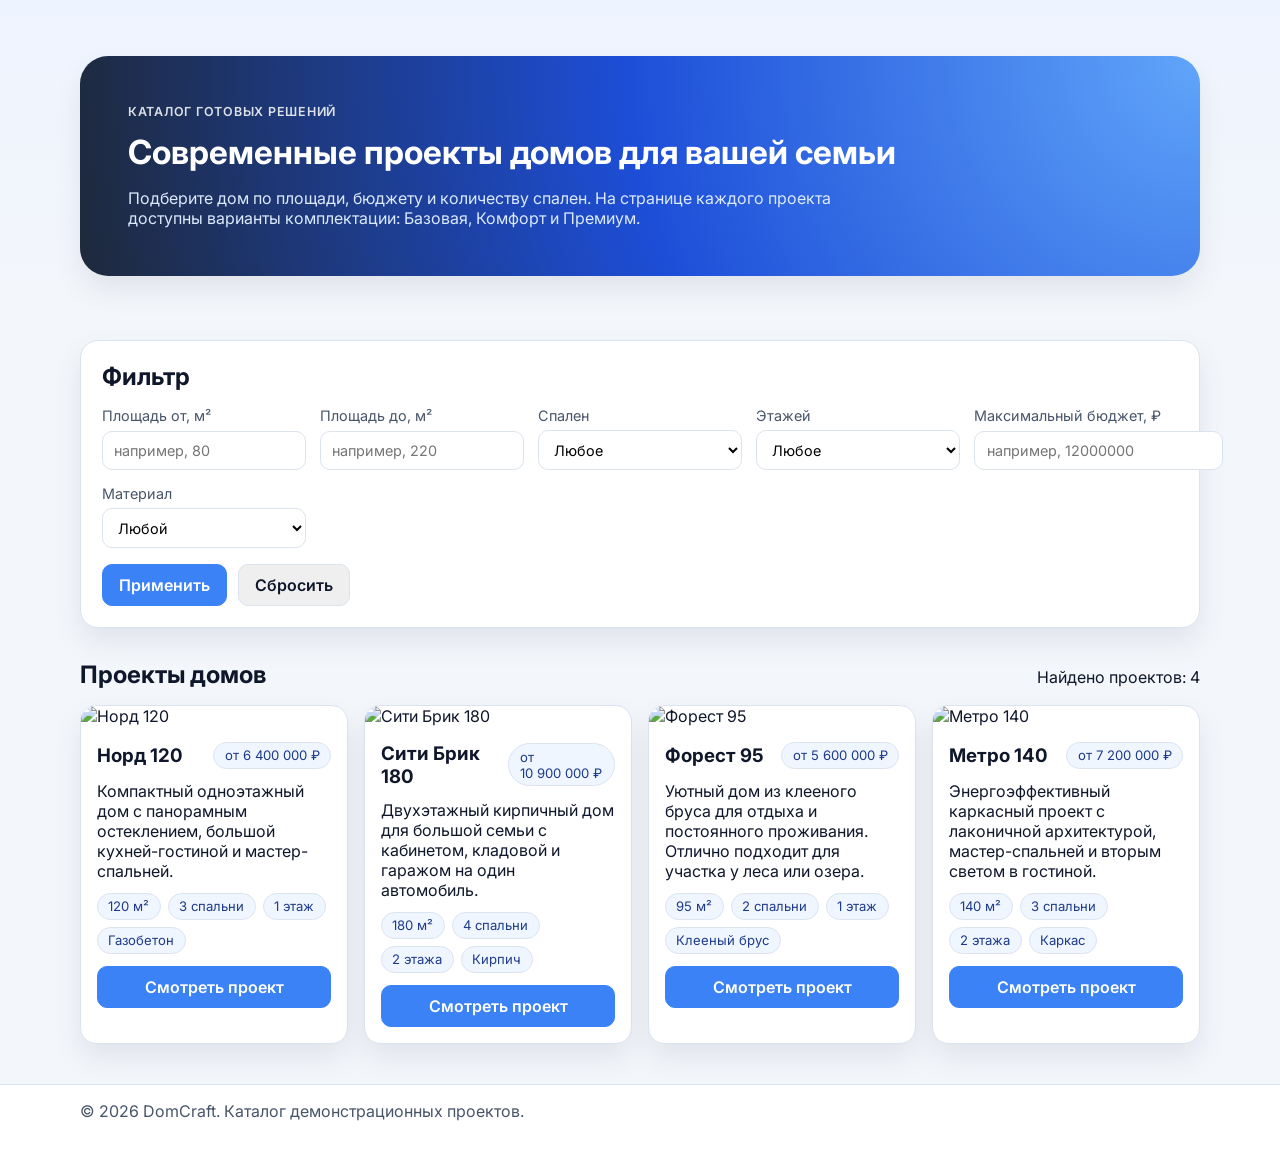
==== index.html @ 8de03f03 "Создать современный каталог проектов домов с фильтрами и страницей комплектаций" ====
<!doctype html>
<html lang="ru">
  <head>
    <meta charset="UTF-8" />
    <meta name="viewport" content="width=device-width, initial-scale=1.0" />
    <title>DomCraft — Каталог проектов домов</title>
    <link rel="preconnect" href="https://fonts.googleapis.com" />
    <link rel="preconnect" href="https://fonts.gstatic.com" crossorigin />
    <link
      href="https://fonts.googleapis.com/css2?family=Inter:wght@400;500;600;700;800&display=swap"
      rel="stylesheet"
    />
    <link rel="stylesheet" href="styles.css" />
  </head>
  <body>
    <header class="hero">
      <div class="container hero__inner">
        <div>
          <p class="eyebrow">Каталог готовых решений</p>
          <h1>Современные проекты домов для вашей семьи</h1>
          <p class="hero__text">
            Подберите дом по площади, бюджету и количеству спален. На странице каждого проекта
            доступны варианты комплектации: Базовая, Комфорт и Премиум.
          </p>
        </div>
      </div>
    </header>

    <main class="container">
      <section class="filters card">
        <h2>Фильтр</h2>
        <form id="filtersForm" class="filters__grid">
          <label>
            Площадь от, м²
            <input type="number" id="minArea" min="30" max="500" placeholder="например, 80" />
          </label>
          <label>
            Площадь до, м²
            <input type="number" id="maxArea" min="30" max="500" placeholder="например, 220" />
          </label>
          <label>
            Спален
            <select id="bedrooms">
              <option value="">Любое</option>
              <option value="1">1+</option>
              <option value="2">2+</option>
              <option value="3">3+</option>
              <option value="4">4+</option>
            </select>
          </label>
          <label>
            Этажей
            <select id="floors">
              <option value="">Любое</option>
              <option value="1">1</option>
              <option value="2">2</option>
            </select>
          </label>
          <label>
            Максимальный бюджет, ₽
            <input type="number" id="maxPrice" min="1000000" step="100000" placeholder="например, 12000000" />
          </label>
          <label>
            Материал
            <select id="material">
              <option value="">Любой</option>
              <option value="Газобетон">Газобетон</option>
              <option value="Кирпич">Кирпич</option>
              <option value="Клееный брус">Клееный брус</option>
              <option value="Каркас">Каркас</option>
            </select>
          </label>
        </form>
        <div class="filters__actions">
          <button id="applyFilters" class="btn btn--primary" type="button">Применить</button>
          <button id="resetFilters" class="btn" type="button">Сбросить</button>
        </div>
      </section>

      <section>
        <div class="section-head">
          <h2>Проекты домов</h2>
          <p id="resultsCount"></p>
        </div>
        <div id="catalog" class="catalog-grid"></div>
      </section>
    </main>

    <footer class="footer">
      <div class="container footer__inner">
        <p>© 2026 DomCraft. Каталог демонстрационных проектов.</p>
      </div>
    </footer>

    <script src="projects.js"></script>
    <script src="index.js"></script>
  </body>
</html>
---- styles.css ----
:root {
  --bg: #f3f6fb;
  --card: #ffffff;
  --text: #0f172a;
  --muted: #475569;
  --primary: #3b82f6;
  --primary-dark: #2563eb;
  --border: #dbe3ef;
  --radius: 18px;
  --shadow: 0 14px 30px rgba(15, 23, 42, 0.08);
}

* {
  box-sizing: border-box;
}

body {
  margin: 0;
  font-family: Inter, system-ui, -apple-system, Segoe UI, Roboto, sans-serif;
  color: var(--text);
  background: linear-gradient(180deg, #eef4ff 0%, var(--bg) 280px);
}

h1,
h2,
h3,
h4,
p {
  margin: 0;
}

.container {
  width: min(1120px, calc(100% - 2rem));
  margin-inline: auto;
}

.hero {
  padding: 3.5rem 0 2rem;
}

.hero__inner {
  background: radial-gradient(circle at top right, #60a5fa 0%, #1d4ed8 50%, #1e293b 100%);
  border-radius: 28px;
  padding: 3rem;
  color: white;
  box-shadow: var(--shadow);
}

.eyebrow {
  font-weight: 600;
  letter-spacing: 0.06em;
  text-transform: uppercase;
  font-size: 0.78rem;
  opacity: 0.85;
}

h1 {
  margin-top: 0.8rem;
  font-size: clamp(1.75rem, 2.6vw, 2.8rem);
}

.hero__text {
  margin-top: 1rem;
  max-width: 740px;
  color: #dbeafe;
}

.card {
  background: var(--card);
  border: 1px solid var(--border);
  border-radius: var(--radius);
  box-shadow: var(--shadow);
}

.filters {
  margin: 2rem 0;
  padding: 1.3rem;
}

.filters__grid {
  margin-top: 1rem;
  display: grid;
  grid-template-columns: repeat(auto-fit, minmax(170px, 1fr));
  gap: 0.9rem;
}

label {
  display: grid;
  gap: 0.4rem;
  font-size: 0.9rem;
  color: var(--muted);
}

input,
select,
button {
  font: inherit;
}

input,
select {
  border: 1px solid var(--border);
  border-radius: 10px;
  padding: 0.6rem 0.7rem;
  background: #fff;
}

.filters__actions {
  margin-top: 1rem;
  display: flex;
  gap: 0.7rem;
}

.btn {
  border: 1px solid var(--border);
  border-radius: 10px;
  padding: 0.62rem 1rem;
  cursor: pointer;
  text-decoration: none;
  color: var(--text);
  font-weight: 600;
  display: inline-flex;
  justify-content: center;
}

.btn--primary {
  background: var(--primary);
  border-color: var(--primary);
  color: #fff;
}

.btn--primary:hover {
  background: var(--primary-dark);
}

.section-head {
  margin: 1rem 0;
  display: flex;
  justify-content: space-between;
  align-items: baseline;
}

.catalog-grid {
  display: grid;
  grid-template-columns: repeat(auto-fit, minmax(260px, 1fr));
  gap: 1rem;
  padding-bottom: 2.5rem;
}

.project-card {
  overflow: hidden;
  background: var(--card);
  border: 1px solid var(--border);
  border-radius: 16px;
  box-shadow: var(--shadow);
}

.project-card img {
  width: 100%;
  height: 190px;
  object-fit: cover;
}

.project-card__content {
  padding: 1rem;
  display: grid;
  gap: 0.75rem;
}

.project-card__top {
  display: flex;
  justify-content: space-between;
  gap: 0.8rem;
  align-items: center;
}

.meta {
  display: flex;
  flex-wrap: wrap;
  gap: 0.45rem;
  list-style: none;
  padding: 0;
  margin: 0;
}

.meta li,
.chip {
  border: 1px solid var(--border);
  border-radius: 999px;
  padding: 0.28rem 0.65rem;
  font-size: 0.82rem;
  color: #1e3a8a;
  background: #eff6ff;
}

.empty {
  padding: 1.2rem;
  border: 1px dashed var(--border);
  border-radius: 14px;
  color: var(--muted);
}

.footer {
  border-top: 1px solid var(--border);
  background: #fff;
  color: var(--muted);
}

.footer__inner {
  padding: 1rem 0 1.8rem;
}

.subhero {
  padding: 1.4rem 0;
  background: #fff;
  border-bottom: 1px solid var(--border);
}

.back-link {
  color: var(--primary-dark);
  text-decoration: none;
  font-weight: 600;
}

.subhero h1 {
  margin-top: 0.5rem;
  font-size: clamp(1.5rem, 2.2vw, 2.2rem);
}

.house-page {
  padding: 1.4rem 0 2.6rem;
  display: grid;
  gap: 1rem;
}

.house-hero {
  padding: 1rem;
  display: grid;
  grid-template-columns: 1.1fr 1fr;
  gap: 1rem;
}

.house-hero img {
  width: 100%;
  border-radius: 14px;
  height: 100%;
  min-height: 300px;
  object-fit: cover;
}

.features {
  margin-top: 0.8rem;
  display: flex;
  flex-wrap: wrap;
  gap: 0.45rem;
}

.house-page .card:last-child {
  padding: 1rem;
}

.packages-grid {
  margin-top: 1rem;
  display: grid;
  grid-template-columns: repeat(auto-fit, minmax(220px, 1fr));
  gap: 0.9rem;
}

.package-card {
  border: 1px solid var(--border);
  border-radius: 14px;
  padding: 1rem;
  background: #f8fbff;
  display: grid;
  gap: 0.8rem;
}

.package-card ul {
  margin: 0;
  padding-left: 1rem;
  color: var(--muted);
  display: grid;
  gap: 0.45rem;
}

.price {
  font-weight: 800;
  font-size: 1.35rem;
  color: #1d4ed8;
}

@media (max-width: 880px) {
  .house-hero {
    grid-template-columns: 1fr;
  }

  .hero__inner {
    padding: 2rem;
  }
}
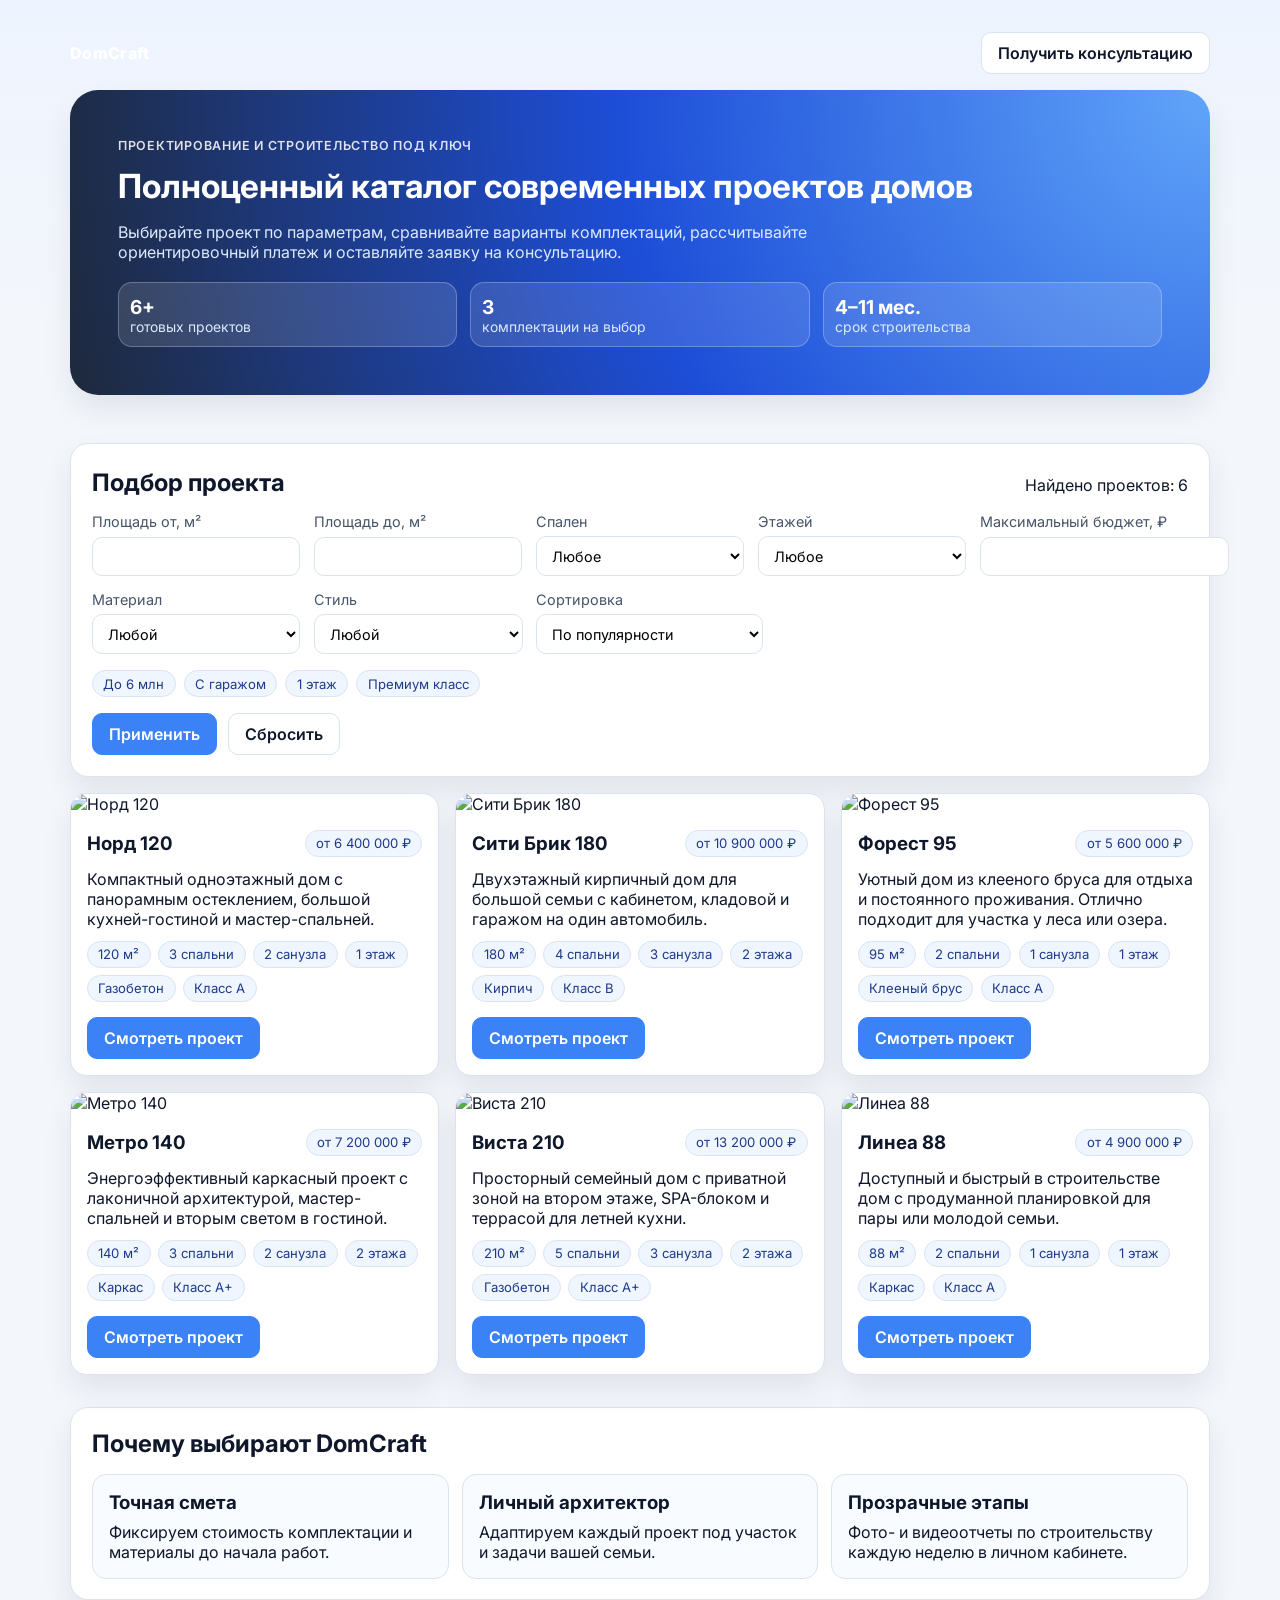
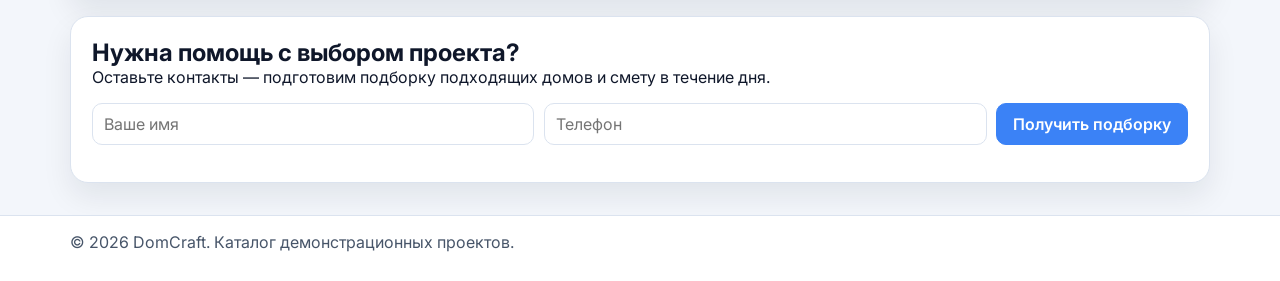
==== commit 9ee85c67: "Улучшить сайт каталога до полноценного продукта" ====
--- a/index.html
+++ b/index.html
@@ -14,30 +14,37 @@
   </head>
   <body>
     <header class="hero">
-      <div class="container hero__inner">
-        <div>
-          <p class="eyebrow">Каталог готовых решений</p>
-          <h1>Современные проекты домов для вашей семьи</h1>
+      <div class="container">
+        <nav class="top-nav">
+          <a class="logo" href="index.html">DomCraft</a>
+          <a class="btn" href="#consultation">Получить консультацию</a>
+        </nav>
+        <div class="hero__inner">
+          <p class="eyebrow">Проектирование и строительство под ключ</p>
+          <h1>Полноценный каталог современных проектов домов</h1>
           <p class="hero__text">
-            Подберите дом по площади, бюджету и количеству спален. На странице каждого проекта
-            доступны варианты комплектации: Базовая, Комфорт и Премиум.
+            Выбирайте проект по параметрам, сравнивайте варианты комплектаций, рассчитывайте
+            ориентировочный платеж и оставляйте заявку на консультацию.
           </p>
+          <div class="hero__stats">
+            <div><strong>6+</strong><span>готовых проектов</span></div>
+            <div><strong>3</strong><span>комплектации на выбор</span></div>
+            <div><strong>4–11 мес.</strong><span>срок строительства</span></div>
+          </div>
         </div>
       </div>
     </header>
 
     <main class="container">
       <section class="filters card">
-        <h2>Фильтр</h2>
+        <div class="section-head">
+          <h2>Подбор проекта</h2>
+          <p id="resultsCount"></p>
+        </div>
+
         <form id="filtersForm" class="filters__grid">
-          <label>
-            Площадь от, м²
-            <input type="number" id="minArea" min="30" max="500" placeholder="например, 80" />
-          </label>
-          <label>
-            Площадь до, м²
-            <input type="number" id="maxArea" min="30" max="500" placeholder="например, 220" />
-          </label>
+          <label>Площадь от, м² <input type="number" id="minArea" min="30" max="500" /></label>
+          <label>Площадь до, м² <input type="number" id="maxArea" min="30" max="500" /></label>
           <label>
             Спален
             <select id="bedrooms">
@@ -56,21 +63,33 @@
               <option value="2">2</option>
             </select>
           </label>
-          <label>
-            Максимальный бюджет, ₽
-            <input type="number" id="maxPrice" min="1000000" step="100000" placeholder="например, 12000000" />
-          </label>
+          <label>Максимальный бюджет, ₽ <input type="number" id="maxPrice" min="1000000" step="100000" /></label>
           <label>
             Материал
             <select id="material">
               <option value="">Любой</option>
-              <option value="Газобетон">Газобетон</option>
-              <option value="Кирпич">Кирпич</option>
-              <option value="Клееный брус">Клееный брус</option>
-              <option value="Каркас">Каркас</option>
+            </select>
+          </label>
+          <label>
+            Стиль
+            <select id="style">
+              <option value="">Любой</option>
+            </select>
+          </label>
+          <label>
+            Сортировка
+            <select id="sortBy">
+              <option value="popular">По популярности</option>
+              <option value="priceAsc">Сначала дешевле</option>
+              <option value="priceDesc">Сначала дороже</option>
+              <option value="areaAsc">Площадь по возрастанию</option>
+              <option value="areaDesc">Площадь по убыванию</option>
             </select>
           </label>
         </form>
+
+        <div class="quick-filters" id="quickFilters"></div>
+
         <div class="filters__actions">
           <button id="applyFilters" class="btn btn--primary" type="button">Применить</button>
           <button id="resetFilters" class="btn" type="button">Сбросить</button>
@@ -78,11 +97,29 @@
       </section>
 
       <section>
-        <div class="section-head">
-          <h2>Проекты домов</h2>
-          <p id="resultsCount"></p>
+        <div id="catalog" class="catalog-grid"></div>
+      </section>
+
+      <section class="benefits card">
+        <h2>Почему выбирают DomCraft</h2>
+        <div class="benefits-grid">
+          <article><h3>Точная смета</h3><p>Фиксируем стоимость комплектации и материалы до начала работ.</p></article>
+          <article><h3>Личный архитектор</h3><p>Адаптируем каждый проект под участок и задачи вашей семьи.</p></article>
+          <article><h3>Прозрачные этапы</h3><p>Фото- и видеоотчеты по строительству каждую неделю в личном кабинете.</p></article>
         </div>
-        <div id="catalog" class="catalog-grid"></div>
+      </section>
+
+      <section id="consultation" class="consultation card">
+        <div>
+          <h2>Нужна помощь с выбором проекта?</h2>
+          <p>Оставьте контакты — подготовим подборку подходящих домов и смету в течение дня.</p>
+        </div>
+        <form id="consultForm" class="consult-form">
+          <input type="text" id="clientName" placeholder="Ваше имя" required />
+          <input type="tel" id="clientPhone" placeholder="Телефон" required />
+          <button class="btn btn--primary" type="submit">Получить подборку</button>
+        </form>
+        <p id="consultStatus" class="muted"></p>
       </section>
     </main>
 
--- a/styles.css
+++ b/styles.css
@@ -4,7 +4,7 @@
   --text: #0f172a;
   --muted: #475569;
   --primary: #3b82f6;
-  --primary-dark: #2563eb;
+  --primary-dark: #1d4ed8;
   --border: #dbe3ef;
   --radius: 18px;
   --shadow: 0 14px 30px rgba(15, 23, 42, 0.08);
@@ -18,7 +18,7 @@
   margin: 0;
   font-family: Inter, system-ui, -apple-system, Segoe UI, Roboto, sans-serif;
   color: var(--text);
-  background: linear-gradient(180deg, #eef4ff 0%, var(--bg) 280px);
+  background: linear-gradient(180deg, #eef4ff 0%, var(--bg) 320px);
 }
 
 h1,
@@ -30,12 +30,26 @@
 }
 
 .container {
-  width: min(1120px, calc(100% - 2rem));
+  width: min(1140px, calc(100% - 2rem));
   margin-inline: auto;
 }
 
 .hero {
-  padding: 3.5rem 0 2rem;
+  padding: 2rem 0;
+}
+
+.top-nav {
+  display: flex;
+  justify-content: space-between;
+  align-items: center;
+  margin-bottom: 1rem;
+}
+
+.logo {
+  color: #fff;
+  font-weight: 800;
+  text-decoration: none;
+  letter-spacing: 0.02em;
 }
 
 .hero__inner {
@@ -61,8 +75,32 @@
 
 .hero__text {
   margin-top: 1rem;
-  max-width: 740px;
+  max-width: 760px;
   color: #dbeafe;
+}
+
+.hero__stats {
+  margin-top: 1.3rem;
+  display: grid;
+  grid-template-columns: repeat(3, minmax(110px, 1fr));
+  gap: 0.8rem;
+}
+
+.hero__stats div {
+  background: rgba(255, 255, 255, 0.12);
+  border: 1px solid rgba(255, 255, 255, 0.25);
+  border-radius: 14px;
+  padding: 0.7rem;
+  display: grid;
+}
+
+.hero__stats strong {
+  font-size: 1.2rem;
+}
+
+.hero__stats span {
+  color: #dbeafe;
+  font-size: 0.87rem;
 }
 
 .card {
@@ -72,15 +110,17 @@
   box-shadow: var(--shadow);
 }
 
-.filters {
-  margin: 2rem 0;
+.filters,
+.benefits,
+.consultation {
+  margin: 1rem 0;
   padding: 1.3rem;
 }
 
 .filters__grid {
   margin-top: 1rem;
   display: grid;
-  grid-template-columns: repeat(auto-fit, minmax(170px, 1fr));
+  grid-template-columns: repeat(auto-fit, minmax(180px, 1fr));
   gap: 0.9rem;
 }
 
@@ -103,6 +143,13 @@
   border-radius: 10px;
   padding: 0.6rem 0.7rem;
   background: #fff;
+}
+
+.quick-filters {
+  margin-top: 1rem;
+  display: flex;
+  flex-wrap: wrap;
+  gap: 0.5rem;
 }
 
 .filters__actions {
@@ -121,6 +168,7 @@
   font-weight: 600;
   display: inline-flex;
   justify-content: center;
+  background: #fff;
 }
 
 .btn--primary {
@@ -134,17 +182,18 @@
 }
 
 .section-head {
-  margin: 1rem 0;
+  margin: 0.2rem 0 0.8rem;
   display: flex;
   justify-content: space-between;
   align-items: baseline;
+  gap: 1rem;
 }
 
 .catalog-grid {
   display: grid;
-  grid-template-columns: repeat(auto-fit, minmax(260px, 1fr));
+  grid-template-columns: repeat(auto-fit, minmax(280px, 1fr));
   gap: 1rem;
-  padding-bottom: 2.5rem;
+  padding-bottom: 1rem;
 }
 
 .project-card {
@@ -157,7 +206,7 @@
 
 .project-card img {
   width: 100%;
-  height: 190px;
+  height: 200px;
   object-fit: cover;
 }
 
@@ -172,6 +221,10 @@
   justify-content: space-between;
   gap: 0.8rem;
   align-items: center;
+}
+
+.project-card__actions {
+  margin-top: 0.2rem;
 }
 
 .meta {
@@ -193,10 +246,47 @@
   background: #eff6ff;
 }
 
+.chip--button {
+  cursor: pointer;
+}
+
 .empty {
   padding: 1.2rem;
   border: 1px dashed var(--border);
   border-radius: 14px;
+  color: var(--muted);
+  background: #fff;
+}
+
+.benefits-grid {
+  margin-top: 1rem;
+  display: grid;
+  grid-template-columns: repeat(auto-fit, minmax(220px, 1fr));
+  gap: 0.8rem;
+}
+
+.benefits-grid article {
+  background: #f8fbff;
+  border-radius: 14px;
+  border: 1px solid var(--border);
+  padding: 1rem;
+  display: grid;
+  gap: 0.5rem;
+}
+
+.consultation {
+  margin-bottom: 2rem;
+  display: grid;
+  gap: 1rem;
+}
+
+.consult-form {
+  display: grid;
+  grid-template-columns: 1fr 1fr auto;
+  gap: 0.6rem;
+}
+
+.muted {
   color: var(--muted);
 }
 
@@ -228,13 +318,18 @@
 }
 
 .house-page {
-  padding: 1.4rem 0 2.6rem;
+  padding: 1.4rem 0 2rem;
   display: grid;
   gap: 1rem;
 }
 
+.house-hero,
+.specs,
+.house-page .card {
+  padding: 1rem;
+}
+
 .house-hero {
-  padding: 1rem;
   display: grid;
   grid-template-columns: 1.1fr 1fr;
   gap: 1rem;
@@ -243,9 +338,32 @@
 .house-hero img {
   width: 100%;
   border-radius: 14px;
-  height: 100%;
-  min-height: 300px;
+  min-height: 320px;
   object-fit: cover;
+}
+
+.gallery-strip {
+  margin-top: 0.65rem;
+  display: grid;
+  grid-template-columns: repeat(3, 1fr);
+  gap: 0.5rem;
+}
+
+.gallery-thumb {
+  padding: 0;
+  border: 2px solid transparent;
+  border-radius: 10px;
+  overflow: hidden;
+  background: #fff;
+}
+
+.gallery-thumb.active {
+  border-color: var(--primary);
+}
+
+.gallery-thumb img {
+  min-height: 72px;
+  height: 72px;
 }
 
 .features {
@@ -255,14 +373,26 @@
   gap: 0.45rem;
 }
 
-.house-page .card:last-child {
-  padding: 1rem;
+.specs-grid {
+  margin-top: 0.9rem;
+  display: grid;
+  grid-template-columns: repeat(auto-fit, minmax(220px, 1fr));
+  gap: 0.8rem;
+}
+
+.specs-grid article {
+  border: 1px solid var(--border);
+  border-radius: 12px;
+  background: #f8fbff;
+  padding: 0.8rem;
+  display: grid;
+  gap: 0.35rem;
 }
 
 .packages-grid {
   margin-top: 1rem;
   display: grid;
-  grid-template-columns: repeat(auto-fit, minmax(220px, 1fr));
+  grid-template-columns: repeat(auto-fit, minmax(230px, 1fr));
   gap: 0.9rem;
 }
 
@@ -273,6 +403,11 @@
   background: #f8fbff;
   display: grid;
   gap: 0.8rem;
+}
+
+.package-card--selected {
+  border-color: var(--primary);
+  box-shadow: 0 0 0 2px rgba(59, 130, 246, 0.15);
 }
 
 .package-card ul {
@@ -289,12 +424,54 @@
   color: #1d4ed8;
 }
 
-@media (max-width: 880px) {
+.mortgage-box {
+  margin-top: 1rem;
+  border: 1px dashed var(--border);
+  border-radius: 14px;
+  padding: 0.8rem;
+  background: #fff;
+}
+
+.related-grid {
+  margin-top: 0.9rem;
+  display: grid;
+  grid-template-columns: repeat(auto-fit, minmax(250px, 1fr));
+  gap: 0.8rem;
+}
+
+.related-card {
+  display: grid;
+  grid-template-columns: 112px 1fr;
+  gap: 0.7rem;
+  border: 1px solid var(--border);
+  border-radius: 12px;
+  padding: 0.5rem;
+  text-decoration: none;
+  color: inherit;
+  background: #f8fbff;
+}
+
+.related-card img {
+  width: 100%;
+  height: 82px;
+  border-radius: 8px;
+  object-fit: cover;
+}
+
+@media (max-width: 900px) {
+  .hero__inner {
+    padding: 2rem;
+  }
+
+  .hero__stats {
+    grid-template-columns: 1fr;
+  }
+
+  .consult-form {
+    grid-template-columns: 1fr;
+  }
+
   .house-hero {
     grid-template-columns: 1fr;
   }
-
-  .hero__inner {
-    padding: 2rem;
-  }
-}
+}
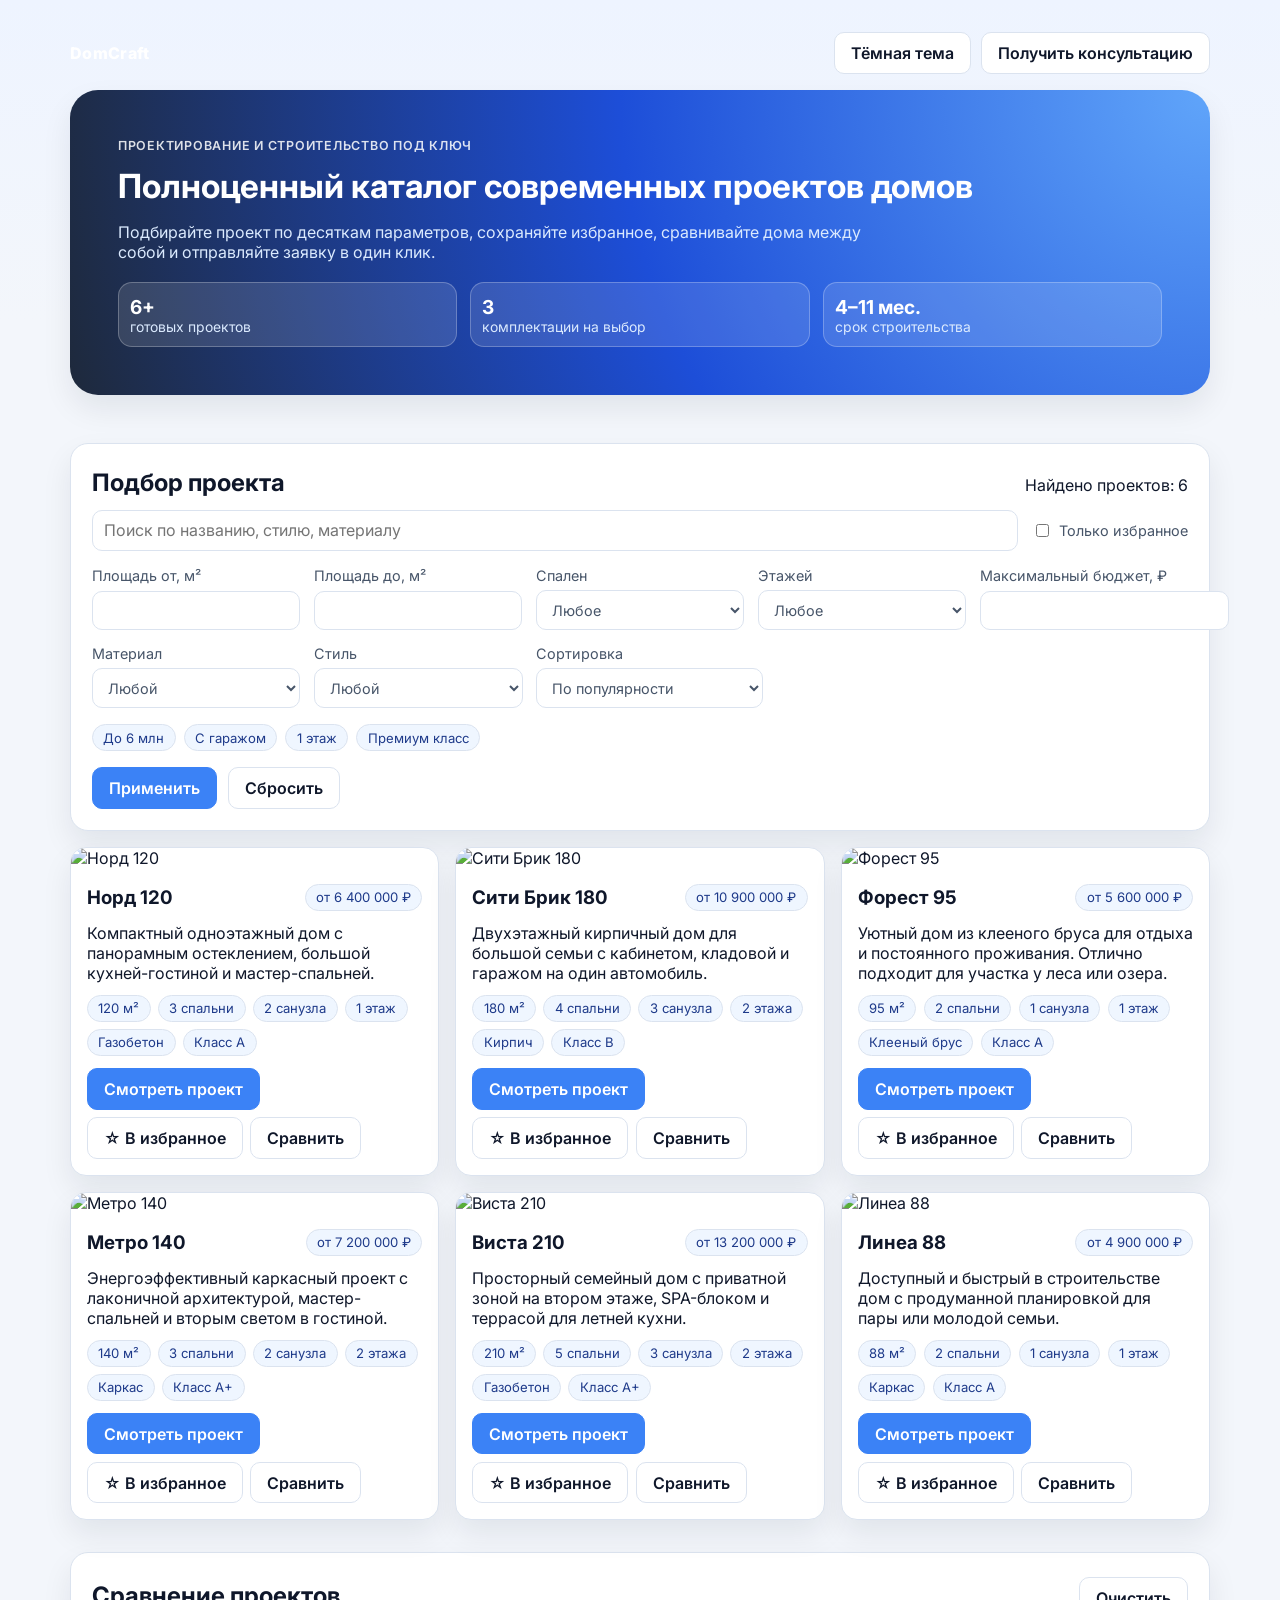
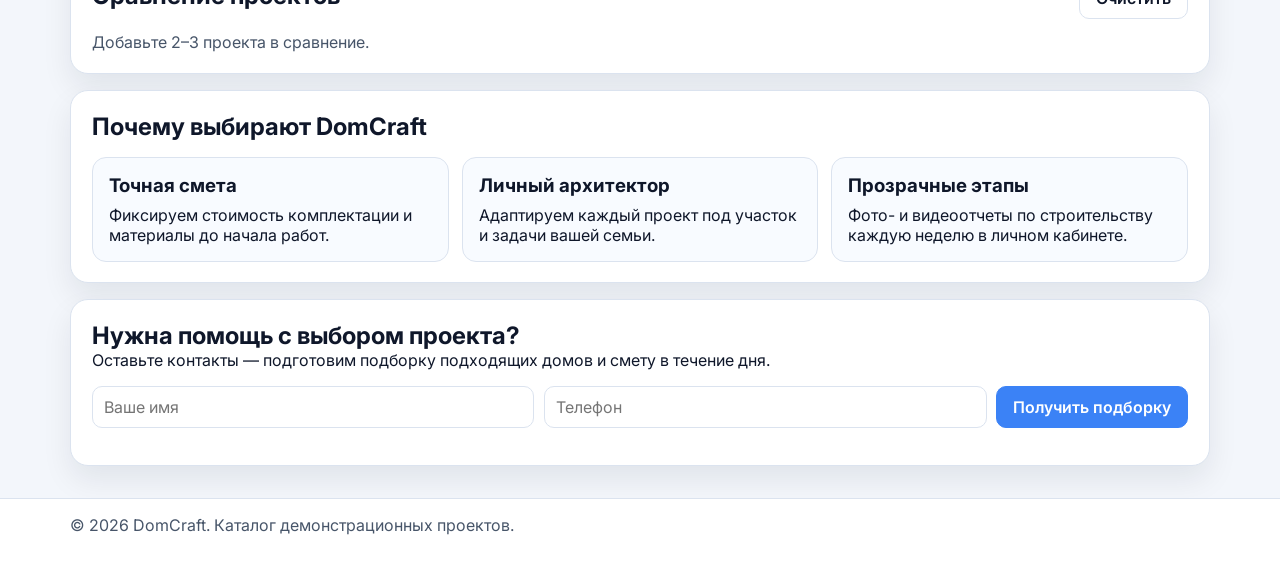
==== commit f6fa6990: "Добавить расширенный функционал: избранное, сравнение, поиск и тему" ====
--- a/index.html
+++ b/index.html
@@ -6,10 +6,7 @@
     <title>DomCraft — Каталог проектов домов</title>
     <link rel="preconnect" href="https://fonts.googleapis.com" />
     <link rel="preconnect" href="https://fonts.gstatic.com" crossorigin />
-    <link
-      href="https://fonts.googleapis.com/css2?family=Inter:wght@400;500;600;700;800&display=swap"
-      rel="stylesheet"
-    />
+    <link href="https://fonts.googleapis.com/css2?family=Inter:wght@400;500;600;700;800&display=swap" rel="stylesheet" />
     <link rel="stylesheet" href="styles.css" />
   </head>
   <body>
@@ -17,15 +14,15 @@
       <div class="container">
         <nav class="top-nav">
           <a class="logo" href="index.html">DomCraft</a>
-          <a class="btn" href="#consultation">Получить консультацию</a>
+          <div class="top-nav__actions">
+            <button id="themeToggle" class="btn" type="button">Тёмная тема</button>
+            <a class="btn" href="#consultation">Получить консультацию</a>
+          </div>
         </nav>
         <div class="hero__inner">
           <p class="eyebrow">Проектирование и строительство под ключ</p>
           <h1>Полноценный каталог современных проектов домов</h1>
-          <p class="hero__text">
-            Выбирайте проект по параметрам, сравнивайте варианты комплектаций, рассчитывайте
-            ориентировочный платеж и оставляйте заявку на консультацию.
-          </p>
+          <p class="hero__text">Подбирайте проект по десяткам параметров, сохраняйте избранное, сравнивайте дома между собой и отправляйте заявку в один клик.</p>
           <div class="hero__stats">
             <div><strong>6+</strong><span>готовых проектов</span></div>
             <div><strong>3</strong><span>комплектации на выбор</span></div>
@@ -42,62 +39,43 @@
           <p id="resultsCount"></p>
         </div>
 
+        <div class="search-row">
+          <input id="searchInput" type="search" placeholder="Поиск по названию, стилю, материалу" />
+          <label class="checkbox-inline"><input type="checkbox" id="onlyFavorites" /> Только избранное</label>
+        </div>
+
         <form id="filtersForm" class="filters__grid">
           <label>Площадь от, м² <input type="number" id="minArea" min="30" max="500" /></label>
           <label>Площадь до, м² <input type="number" id="maxArea" min="30" max="500" /></label>
-          <label>
-            Спален
-            <select id="bedrooms">
-              <option value="">Любое</option>
-              <option value="1">1+</option>
-              <option value="2">2+</option>
-              <option value="3">3+</option>
-              <option value="4">4+</option>
-            </select>
+          <label>Спален
+            <select id="bedrooms"><option value="">Любое</option><option value="1">1+</option><option value="2">2+</option><option value="3">3+</option><option value="4">4+</option></select>
           </label>
-          <label>
-            Этажей
-            <select id="floors">
-              <option value="">Любое</option>
-              <option value="1">1</option>
-              <option value="2">2</option>
-            </select>
+          <label>Этажей
+            <select id="floors"><option value="">Любое</option><option value="1">1</option><option value="2">2</option></select>
           </label>
           <label>Максимальный бюджет, ₽ <input type="number" id="maxPrice" min="1000000" step="100000" /></label>
-          <label>
-            Материал
-            <select id="material">
-              <option value="">Любой</option>
-            </select>
-          </label>
-          <label>
-            Стиль
-            <select id="style">
-              <option value="">Любой</option>
-            </select>
-          </label>
-          <label>
-            Сортировка
-            <select id="sortBy">
-              <option value="popular">По популярности</option>
-              <option value="priceAsc">Сначала дешевле</option>
-              <option value="priceDesc">Сначала дороже</option>
-              <option value="areaAsc">Площадь по возрастанию</option>
-              <option value="areaDesc">Площадь по убыванию</option>
-            </select>
+          <label>Материал <select id="material"><option value="">Любой</option></select></label>
+          <label>Стиль <select id="style"><option value="">Любой</option></select></label>
+          <label>Сортировка
+            <select id="sortBy"><option value="popular">По популярности</option><option value="priceAsc">Сначала дешевле</option><option value="priceDesc">Сначала дороже</option><option value="areaAsc">Площадь по возрастанию</option><option value="areaDesc">Площадь по убыванию</option></select>
           </label>
         </form>
 
         <div class="quick-filters" id="quickFilters"></div>
-
         <div class="filters__actions">
           <button id="applyFilters" class="btn btn--primary" type="button">Применить</button>
           <button id="resetFilters" class="btn" type="button">Сбросить</button>
         </div>
       </section>
 
-      <section>
-        <div id="catalog" class="catalog-grid"></div>
+      <section><div id="catalog" class="catalog-grid"></div></section>
+
+      <section class="compare card">
+        <div class="section-head">
+          <h2>Сравнение проектов</h2>
+          <button class="btn" id="clearCompare" type="button">Очистить</button>
+        </div>
+        <div id="compareTable" class="compare-table muted">Добавьте 2–3 проекта в сравнение.</div>
       </section>
 
       <section class="benefits card">
@@ -123,11 +101,7 @@
       </section>
     </main>
 
-    <footer class="footer">
-      <div class="container footer__inner">
-        <p>© 2026 DomCraft. Каталог демонстрационных проектов.</p>
-      </div>
-    </footer>
+    <footer class="footer"><div class="container footer__inner"><p>© 2026 DomCraft. Каталог демонстрационных проектов.</p></div></footer>
 
     <script src="projects.js"></script>
     <script src="index.js"></script>
--- a/styles.css
+++ b/styles.css
@@ -10,468 +10,102 @@
   --shadow: 0 14px 30px rgba(15, 23, 42, 0.08);
 }
 
-* {
-  box-sizing: border-box;
+* { box-sizing: border-box; }
+body { margin: 0; font-family: Inter, system-ui, -apple-system, Segoe UI, Roboto, sans-serif; color: var(--text); background: linear-gradient(180deg, #eef4ff 0%, var(--bg) 320px); }
+h1,h2,h3,h4,p { margin: 0; }
+.container { width: min(1140px, calc(100% - 2rem)); margin-inline: auto; }
+
+.hero { padding: 2rem 0; }
+.top-nav { display: flex; justify-content: space-between; align-items: center; margin-bottom: 1rem; }
+.top-nav__actions { display: flex; gap: .6rem; }
+.logo { color: #fff; font-weight: 800; text-decoration: none; letter-spacing: 0.02em; }
+.hero__inner { background: radial-gradient(circle at top right, #60a5fa 0%, #1d4ed8 50%, #1e293b 100%); border-radius: 28px; padding: 3rem; color: #fff; box-shadow: var(--shadow); }
+.eyebrow { font-weight: 600; letter-spacing: .06em; text-transform: uppercase; font-size: .78rem; opacity: .85; }
+h1 { margin-top: .8rem; font-size: clamp(1.75rem, 2.6vw, 2.8rem); }
+.hero__text { margin-top: 1rem; max-width: 760px; color: #dbeafe; }
+.hero__stats { margin-top: 1.3rem; display: grid; grid-template-columns: repeat(3,minmax(110px,1fr)); gap: .8rem; }
+.hero__stats div { background: rgba(255,255,255,.12); border: 1px solid rgba(255,255,255,.25); border-radius: 14px; padding: .7rem; display: grid; }
+.hero__stats strong { font-size: 1.2rem; }
+.hero__stats span { color: #dbeafe; font-size: .87rem; }
+
+.card { background: var(--card); border: 1px solid var(--border); border-radius: var(--radius); box-shadow: var(--shadow); }
+.filters,.benefits,.consultation,.compare { margin: 1rem 0; padding: 1.3rem; }
+.filters__grid { margin-top: 1rem; display: grid; grid-template-columns: repeat(auto-fit,minmax(180px,1fr)); gap: .9rem; }
+label { display: grid; gap: .4rem; font-size: .9rem; color: var(--muted); }
+input,select,button { font: inherit; }
+input,select { border: 1px solid var(--border); border-radius: 10px; padding: .6rem .7rem; background: #fff; color: inherit; }
+.search-row { display: grid; grid-template-columns: 1fr auto; gap: .9rem; align-items: center; }
+.checkbox-inline { display: flex; align-items: center; gap: .45rem; }
+.quick-filters { margin-top: 1rem; display: flex; flex-wrap: wrap; gap: .5rem; }
+.filters__actions { margin-top: 1rem; display: flex; gap: .7rem; }
+.btn { border: 1px solid var(--border); border-radius: 10px; padding: .62rem 1rem; cursor: pointer; text-decoration: none; color: var(--text); font-weight: 600; display: inline-flex; justify-content: center; background: #fff; }
+.btn--primary { background: var(--primary); border-color: var(--primary); color: #fff; }
+.btn--primary:hover { background: var(--primary-dark); }
+.section-head { margin: .2rem 0 .8rem; display: flex; justify-content: space-between; align-items: baseline; gap: 1rem; }
+
+.catalog-grid { display: grid; grid-template-columns: repeat(auto-fit,minmax(280px,1fr)); gap: 1rem; padding-bottom: 1rem; }
+.project-card { overflow: hidden; background: var(--card); border: 1px solid var(--border); border-radius: 16px; box-shadow: var(--shadow); }
+.project-card img { width: 100%; height: 200px; object-fit: cover; }
+.project-card__content { padding: 1rem; display: grid; gap: .75rem; }
+.project-card__top { display: flex; justify-content: space-between; gap: .8rem; align-items: center; }
+.project-card__actions { display: flex; flex-wrap: wrap; gap: .45rem; }
+.meta { display: flex; flex-wrap: wrap; gap: .45rem; list-style: none; padding: 0; margin: 0; }
+.meta li,.chip { border: 1px solid var(--border); border-radius: 999px; padding: .28rem .65rem; font-size: .82rem; color: #1e3a8a; background: #eff6ff; }
+.chip--button { cursor: pointer; }
+.empty { padding: 1.2rem; border: 1px dashed var(--border); border-radius: 14px; color: var(--muted); background: #fff; }
+
+.compare-table { overflow: auto; }
+.compare-table table { width: 100%; border-collapse: collapse; }
+.compare-table th,.compare-table td { border: 1px solid var(--border); padding: .6rem; text-align: left; }
+
+.benefits-grid { margin-top: 1rem; display: grid; grid-template-columns: repeat(auto-fit,minmax(220px,1fr)); gap: .8rem; }
+.benefits-grid article { background: #f8fbff; border-radius: 14px; border: 1px solid var(--border); padding: 1rem; display: grid; gap: .5rem; }
+.consultation { margin-bottom: 2rem; display: grid; gap: 1rem; }
+.consult-form { display: grid; grid-template-columns: 1fr 1fr auto; gap: .6rem; }
+.muted { color: var(--muted); }
+.footer { border-top: 1px solid var(--border); background: #fff; color: var(--muted); }
+.footer__inner { padding: 1rem 0 1.8rem; }
+
+.subhero { padding: 1.4rem 0; background: #fff; border-bottom: 1px solid var(--border); }
+.back-link { color: var(--primary-dark); text-decoration: none; font-weight: 600; }
+.subhero h1 { margin-top: .5rem; font-size: clamp(1.5rem,2.2vw,2.2rem); }
+.house-page { padding: 1.4rem 0 2rem; display: grid; gap: 1rem; }
+.house-hero,.specs,.house-page .card { padding: 1rem; }
+.house-hero { display: grid; grid-template-columns: 1.1fr 1fr; gap: 1rem; }
+.house-hero img { width: 100%; border-radius: 14px; min-height: 320px; object-fit: cover; }
+.gallery-strip { margin-top: .65rem; display: grid; grid-template-columns: repeat(3,1fr); gap: .5rem; }
+.gallery-thumb { padding: 0; border: 2px solid transparent; border-radius: 10px; overflow: hidden; background: #fff; }
+.gallery-thumb.active { border-color: var(--primary); }
+.gallery-thumb img { min-height: 72px; height: 72px; }
+.features { margin-top: .8rem; display: flex; flex-wrap: wrap; gap: .45rem; }
+.project-tools { margin-top: .8rem; display: flex; gap: .5rem; }
+.specs-grid { margin-top: .9rem; display: grid; grid-template-columns: repeat(auto-fit,minmax(220px,1fr)); gap: .8rem; }
+.specs-grid article { border: 1px solid var(--border); border-radius: 12px; background: #f8fbff; padding: .8rem; display: grid; gap: .35rem; }
+.packages-grid { margin-top: 1rem; display: grid; grid-template-columns: repeat(auto-fit,minmax(230px,1fr)); gap: .9rem; }
+.package-card { border: 1px solid var(--border); border-radius: 14px; padding: 1rem; background: #f8fbff; display: grid; gap: .8rem; }
+.package-card--selected { border-color: var(--primary); box-shadow: 0 0 0 2px rgba(59,130,246,.15); }
+.package-card ul { margin: 0; padding-left: 1rem; color: var(--muted); display: grid; gap: .45rem; }
+.price { font-weight: 800; font-size: 1.35rem; color: #1d4ed8; }
+.mortgage-box { margin-top: 1rem; border: 1px dashed var(--border); border-radius: 14px; padding: .8rem; background: #fff; }
+.related-grid { margin-top: .9rem; display: grid; grid-template-columns: repeat(auto-fit,minmax(250px,1fr)); gap: .8rem; }
+.related-card { display: grid; grid-template-columns: 112px 1fr; gap: .7rem; border: 1px solid var(--border); border-radius: 12px; padding: .5rem; text-decoration: none; color: inherit; background: #f8fbff; }
+.related-card img { width: 100%; height: 82px; border-radius: 8px; object-fit: cover; }
+
+body.theme-dark {
+  --bg: #0b1220;
+  --card: #0f172a;
+  --text: #e2e8f0;
+  --muted: #94a3b8;
+  --border: #334155;
+  --shadow: 0 14px 30px rgba(2, 6, 23, 0.6);
 }
-
-body {
-  margin: 0;
-  font-family: Inter, system-ui, -apple-system, Segoe UI, Roboto, sans-serif;
-  color: var(--text);
-  background: linear-gradient(180deg, #eef4ff 0%, var(--bg) 320px);
-}
-
-h1,
-h2,
-h3,
-h4,
-p {
-  margin: 0;
-}
-
-.container {
-  width: min(1140px, calc(100% - 2rem));
-  margin-inline: auto;
-}
-
-.hero {
-  padding: 2rem 0;
-}
-
-.top-nav {
-  display: flex;
-  justify-content: space-between;
-  align-items: center;
-  margin-bottom: 1rem;
-}
-
-.logo {
-  color: #fff;
-  font-weight: 800;
-  text-decoration: none;
-  letter-spacing: 0.02em;
-}
-
-.hero__inner {
-  background: radial-gradient(circle at top right, #60a5fa 0%, #1d4ed8 50%, #1e293b 100%);
-  border-radius: 28px;
-  padding: 3rem;
-  color: white;
-  box-shadow: var(--shadow);
-}
-
-.eyebrow {
-  font-weight: 600;
-  letter-spacing: 0.06em;
-  text-transform: uppercase;
-  font-size: 0.78rem;
-  opacity: 0.85;
-}
-
-h1 {
-  margin-top: 0.8rem;
-  font-size: clamp(1.75rem, 2.6vw, 2.8rem);
-}
-
-.hero__text {
-  margin-top: 1rem;
-  max-width: 760px;
-  color: #dbeafe;
-}
-
-.hero__stats {
-  margin-top: 1.3rem;
-  display: grid;
-  grid-template-columns: repeat(3, minmax(110px, 1fr));
-  gap: 0.8rem;
-}
-
-.hero__stats div {
-  background: rgba(255, 255, 255, 0.12);
-  border: 1px solid rgba(255, 255, 255, 0.25);
-  border-radius: 14px;
-  padding: 0.7rem;
-  display: grid;
-}
-
-.hero__stats strong {
-  font-size: 1.2rem;
-}
-
-.hero__stats span {
-  color: #dbeafe;
-  font-size: 0.87rem;
-}
-
-.card {
-  background: var(--card);
-  border: 1px solid var(--border);
-  border-radius: var(--radius);
-  box-shadow: var(--shadow);
-}
-
-.filters,
-.benefits,
-.consultation {
-  margin: 1rem 0;
-  padding: 1.3rem;
-}
-
-.filters__grid {
-  margin-top: 1rem;
-  display: grid;
-  grid-template-columns: repeat(auto-fit, minmax(180px, 1fr));
-  gap: 0.9rem;
-}
-
-label {
-  display: grid;
-  gap: 0.4rem;
-  font-size: 0.9rem;
-  color: var(--muted);
-}
-
-input,
-select,
-button {
-  font: inherit;
-}
-
-input,
-select {
-  border: 1px solid var(--border);
-  border-radius: 10px;
-  padding: 0.6rem 0.7rem;
-  background: #fff;
-}
-
-.quick-filters {
-  margin-top: 1rem;
-  display: flex;
-  flex-wrap: wrap;
-  gap: 0.5rem;
-}
-
-.filters__actions {
-  margin-top: 1rem;
-  display: flex;
-  gap: 0.7rem;
-}
-
-.btn {
-  border: 1px solid var(--border);
-  border-radius: 10px;
-  padding: 0.62rem 1rem;
-  cursor: pointer;
-  text-decoration: none;
-  color: var(--text);
-  font-weight: 600;
-  display: inline-flex;
-  justify-content: center;
-  background: #fff;
-}
-
-.btn--primary {
-  background: var(--primary);
-  border-color: var(--primary);
-  color: #fff;
-}
-
-.btn--primary:hover {
-  background: var(--primary-dark);
-}
-
-.section-head {
-  margin: 0.2rem 0 0.8rem;
-  display: flex;
-  justify-content: space-between;
-  align-items: baseline;
-  gap: 1rem;
-}
-
-.catalog-grid {
-  display: grid;
-  grid-template-columns: repeat(auto-fit, minmax(280px, 1fr));
-  gap: 1rem;
-  padding-bottom: 1rem;
-}
-
-.project-card {
-  overflow: hidden;
-  background: var(--card);
-  border: 1px solid var(--border);
-  border-radius: 16px;
-  box-shadow: var(--shadow);
-}
-
-.project-card img {
-  width: 100%;
-  height: 200px;
-  object-fit: cover;
-}
-
-.project-card__content {
-  padding: 1rem;
-  display: grid;
-  gap: 0.75rem;
-}
-
-.project-card__top {
-  display: flex;
-  justify-content: space-between;
-  gap: 0.8rem;
-  align-items: center;
-}
-
-.project-card__actions {
-  margin-top: 0.2rem;
-}
-
-.meta {
-  display: flex;
-  flex-wrap: wrap;
-  gap: 0.45rem;
-  list-style: none;
-  padding: 0;
-  margin: 0;
-}
-
-.meta li,
-.chip {
-  border: 1px solid var(--border);
-  border-radius: 999px;
-  padding: 0.28rem 0.65rem;
-  font-size: 0.82rem;
-  color: #1e3a8a;
-  background: #eff6ff;
-}
-
-.chip--button {
-  cursor: pointer;
-}
-
-.empty {
-  padding: 1.2rem;
-  border: 1px dashed var(--border);
-  border-radius: 14px;
-  color: var(--muted);
-  background: #fff;
-}
-
-.benefits-grid {
-  margin-top: 1rem;
-  display: grid;
-  grid-template-columns: repeat(auto-fit, minmax(220px, 1fr));
-  gap: 0.8rem;
-}
-
-.benefits-grid article {
-  background: #f8fbff;
-  border-radius: 14px;
-  border: 1px solid var(--border);
-  padding: 1rem;
-  display: grid;
-  gap: 0.5rem;
-}
-
-.consultation {
-  margin-bottom: 2rem;
-  display: grid;
-  gap: 1rem;
-}
-
-.consult-form {
-  display: grid;
-  grid-template-columns: 1fr 1fr auto;
-  gap: 0.6rem;
-}
-
-.muted {
-  color: var(--muted);
-}
-
-.footer {
-  border-top: 1px solid var(--border);
-  background: #fff;
-  color: var(--muted);
-}
-
-.footer__inner {
-  padding: 1rem 0 1.8rem;
-}
-
-.subhero {
-  padding: 1.4rem 0;
-  background: #fff;
-  border-bottom: 1px solid var(--border);
-}
-
-.back-link {
-  color: var(--primary-dark);
-  text-decoration: none;
-  font-weight: 600;
-}
-
-.subhero h1 {
-  margin-top: 0.5rem;
-  font-size: clamp(1.5rem, 2.2vw, 2.2rem);
-}
-
-.house-page {
-  padding: 1.4rem 0 2rem;
-  display: grid;
-  gap: 1rem;
-}
-
-.house-hero,
-.specs,
-.house-page .card {
-  padding: 1rem;
-}
-
-.house-hero {
-  display: grid;
-  grid-template-columns: 1.1fr 1fr;
-  gap: 1rem;
-}
-
-.house-hero img {
-  width: 100%;
-  border-radius: 14px;
-  min-height: 320px;
-  object-fit: cover;
-}
-
-.gallery-strip {
-  margin-top: 0.65rem;
-  display: grid;
-  grid-template-columns: repeat(3, 1fr);
-  gap: 0.5rem;
-}
-
-.gallery-thumb {
-  padding: 0;
-  border: 2px solid transparent;
-  border-radius: 10px;
-  overflow: hidden;
-  background: #fff;
-}
-
-.gallery-thumb.active {
-  border-color: var(--primary);
-}
-
-.gallery-thumb img {
-  min-height: 72px;
-  height: 72px;
-}
-
-.features {
-  margin-top: 0.8rem;
-  display: flex;
-  flex-wrap: wrap;
-  gap: 0.45rem;
-}
-
-.specs-grid {
-  margin-top: 0.9rem;
-  display: grid;
-  grid-template-columns: repeat(auto-fit, minmax(220px, 1fr));
-  gap: 0.8rem;
-}
-
-.specs-grid article {
-  border: 1px solid var(--border);
-  border-radius: 12px;
-  background: #f8fbff;
-  padding: 0.8rem;
-  display: grid;
-  gap: 0.35rem;
-}
-
-.packages-grid {
-  margin-top: 1rem;
-  display: grid;
-  grid-template-columns: repeat(auto-fit, minmax(230px, 1fr));
-  gap: 0.9rem;
-}
-
-.package-card {
-  border: 1px solid var(--border);
-  border-radius: 14px;
-  padding: 1rem;
-  background: #f8fbff;
-  display: grid;
-  gap: 0.8rem;
-}
-
-.package-card--selected {
-  border-color: var(--primary);
-  box-shadow: 0 0 0 2px rgba(59, 130, 246, 0.15);
-}
-
-.package-card ul {
-  margin: 0;
-  padding-left: 1rem;
-  color: var(--muted);
-  display: grid;
-  gap: 0.45rem;
-}
-
-.price {
-  font-weight: 800;
-  font-size: 1.35rem;
-  color: #1d4ed8;
-}
-
-.mortgage-box {
-  margin-top: 1rem;
-  border: 1px dashed var(--border);
-  border-radius: 14px;
-  padding: 0.8rem;
-  background: #fff;
-}
-
-.related-grid {
-  margin-top: 0.9rem;
-  display: grid;
-  grid-template-columns: repeat(auto-fit, minmax(250px, 1fr));
-  gap: 0.8rem;
-}
-
-.related-card {
-  display: grid;
-  grid-template-columns: 112px 1fr;
-  gap: 0.7rem;
-  border: 1px solid var(--border);
-  border-radius: 12px;
-  padding: 0.5rem;
-  text-decoration: none;
-  color: inherit;
-  background: #f8fbff;
-}
-
-.related-card img {
-  width: 100%;
-  height: 82px;
-  border-radius: 8px;
-  object-fit: cover;
-}
+body.theme-dark .btn { background: #0b1220; }
+body.theme-dark .meta li, body.theme-dark .chip { color: #bfdbfe; background: #1e293b; }
+body.theme-dark .benefits-grid article, body.theme-dark .specs-grid article, body.theme-dark .package-card, body.theme-dark .related-card { background: #111b30; }
 
 @media (max-width: 900px) {
-  .hero__inner {
-    padding: 2rem;
-  }
-
-  .hero__stats {
-    grid-template-columns: 1fr;
-  }
-
-  .consult-form {
-    grid-template-columns: 1fr;
-  }
-
-  .house-hero {
-    grid-template-columns: 1fr;
-  }
+  .hero__inner { padding: 2rem; }
+  .hero__stats { grid-template-columns: 1fr; }
+  .consult-form { grid-template-columns: 1fr; }
+  .house-hero, .search-row { grid-template-columns: 1fr; }
 }
